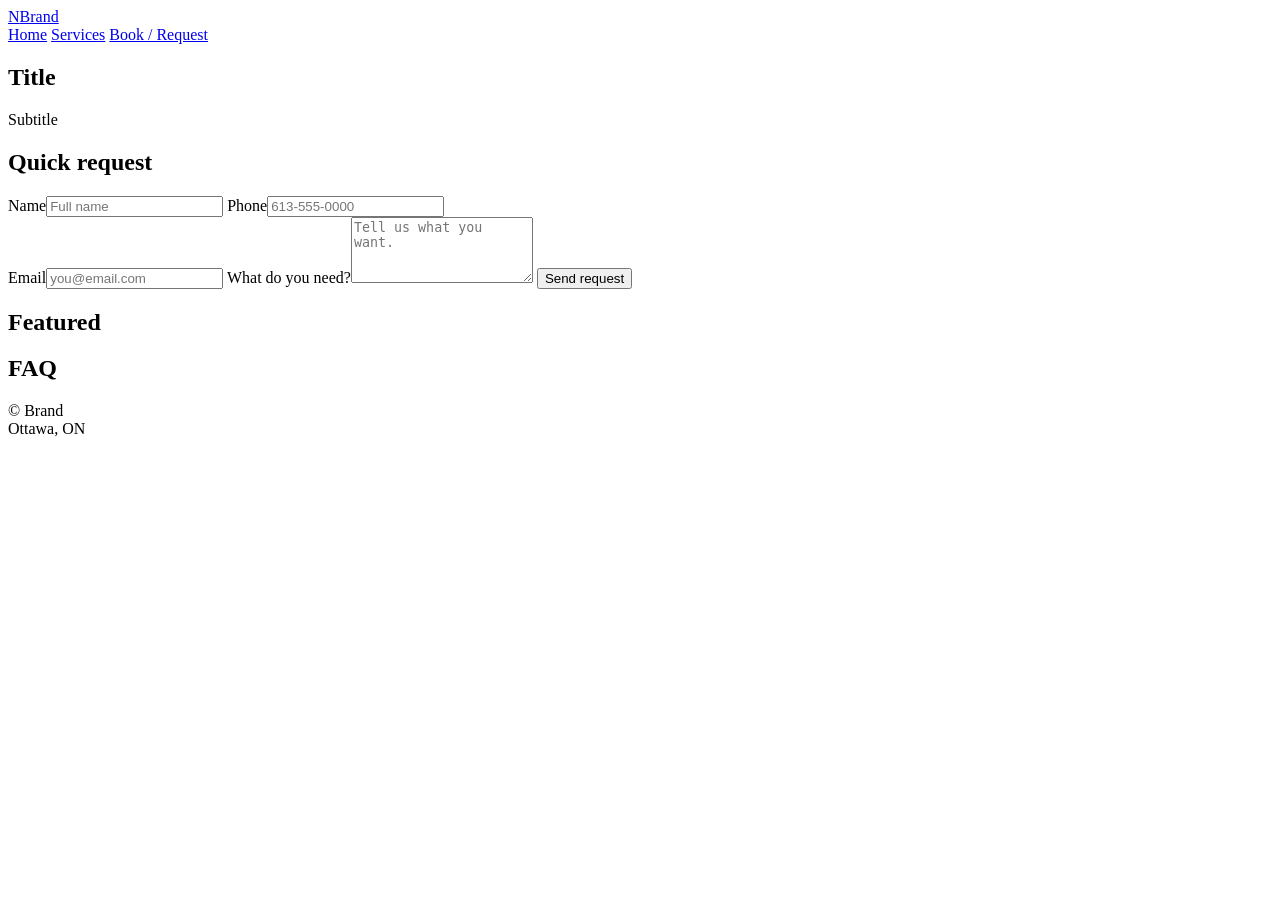
==== sites/braids/index.html @ 4f378553 "First upload" ====
<!doctype html>
<html lang="en">
<head>
  <meta charset="UTF-8" />
  <meta name="viewport" content="width=device-width, initial-scale=1.0" />
  <title>Demo</title>
  <link rel="stylesheet" href="./assets/style.css" />
</head>
<body>
<header class="nav">
  <div class="wrap nav-inner">
    <a class="brand" href="./index.html"><span class="logo" id="logo">N</span><span id="brandName">Brand</span></a>
    <nav class="links">
      <a href="./index.html">Home</a>
      <a href="./services.html">Services</a>
      <a href="./book.html" class="btn">Book / Request</a>
    </nav>
  </div>
</header>

<main>
  <section class="hero">
    <div class="wrap hero-inner">
      <div>
        <h1 id="heroTitle">Title</h1>
        <p class="muted" id="heroSubtitle">Subtitle</p>
        <div class="badges" id="badges"></div>

        <div class="kpi" id="kpis"></div>

        <div class="section">
          <div class="notice" id="notice"></div>
        </div>
      </div>

      <div class="card">
        <h2>Quick request</h2>
        <form id="quickForm">
          <div class="row">
            <label>Name<input name="name" required placeholder="Full name"></label>
            <label>Phone<input name="phone" required placeholder="613-555-0000"></label>
          </div>
          <label>Email<input type="email" name="email" required placeholder="you@email.com"></label>
          <label>What do you need?<textarea name="need" required rows="4" placeholder="Tell us what you want."></textarea></label>
          <button class="btn full" type="submit">Send request</button>
          <p class="small muted" id="quickFormMsg" hidden></p>
        </form>
      </div>
    </div>
  </section>

  <section class="section">
    <div class="wrap">
      <h2>Featured</h2>
      <p class="muted" id="featuredCopy"></p>
      <div class="grid" id="cards"></div>
    </div>
  </section>

  <section class="section">
    <div class="wrap">
      <h2>FAQ</h2>
      <div class="faq" id="faq"></div>
    </div>
  </section>
</main>

<footer class="footer">
  <div class="wrap footer-inner">
    <div class="small muted">© <span id="year"></span> <span id="brandName2">Brand</span></div>
    <div class="small muted" id="footerLine">Ottawa, ON</div>
  </div>
</footer>

<script type="module">
  import { loadSite, setText, setHTML, renderFAQ, hookFAQ, saveLead, hookForm } from "./assets/app.js";

  const site = await loadSite();
  document.title = site.meta.title;

  setText("logo", site.meta.logo);
  setText("brandName", site.meta.name);
  setText("brandName2", site.meta.name);
  setText("heroTitle", site.home.heroTitle);
  setText("heroSubtitle", site.home.heroSubtitle);
  setText("featuredCopy", site.home.featuredCopy);
  setText("footerLine", site.meta.footerLine);
  setText("notice", site.home.notice);
  setText("year", new Date().getFullYear());

  setHTML("badges", site.home.badges.map(b=>`<div class="badge">${b}</div>`).join(""));
  setHTML("kpis", site.home.kpis.map(k=>`
    <div class="box"><div class="num">${k.num}</div><div class="lab">${k.lab}</div></div>
  `).join(""));

  setHTML("cards", site.home.cards.map(c=>`
    <div class="card">
      <h3>${c.title}</h3>
      <p class="muted">${c.desc}</p>
      <div class="badges">${c.tags.map(t=>`<div class="badge">${t}</div>`).join("")}</div>
    </div>
  `).join(""));

  setHTML("faq", renderFAQ(site.faq));
  hookFAQ();

  hookForm("quickForm", (data)=>{
    saveLead({ site: site.meta.name, type: "quick", data });
  });
</script>
</body>
</html>
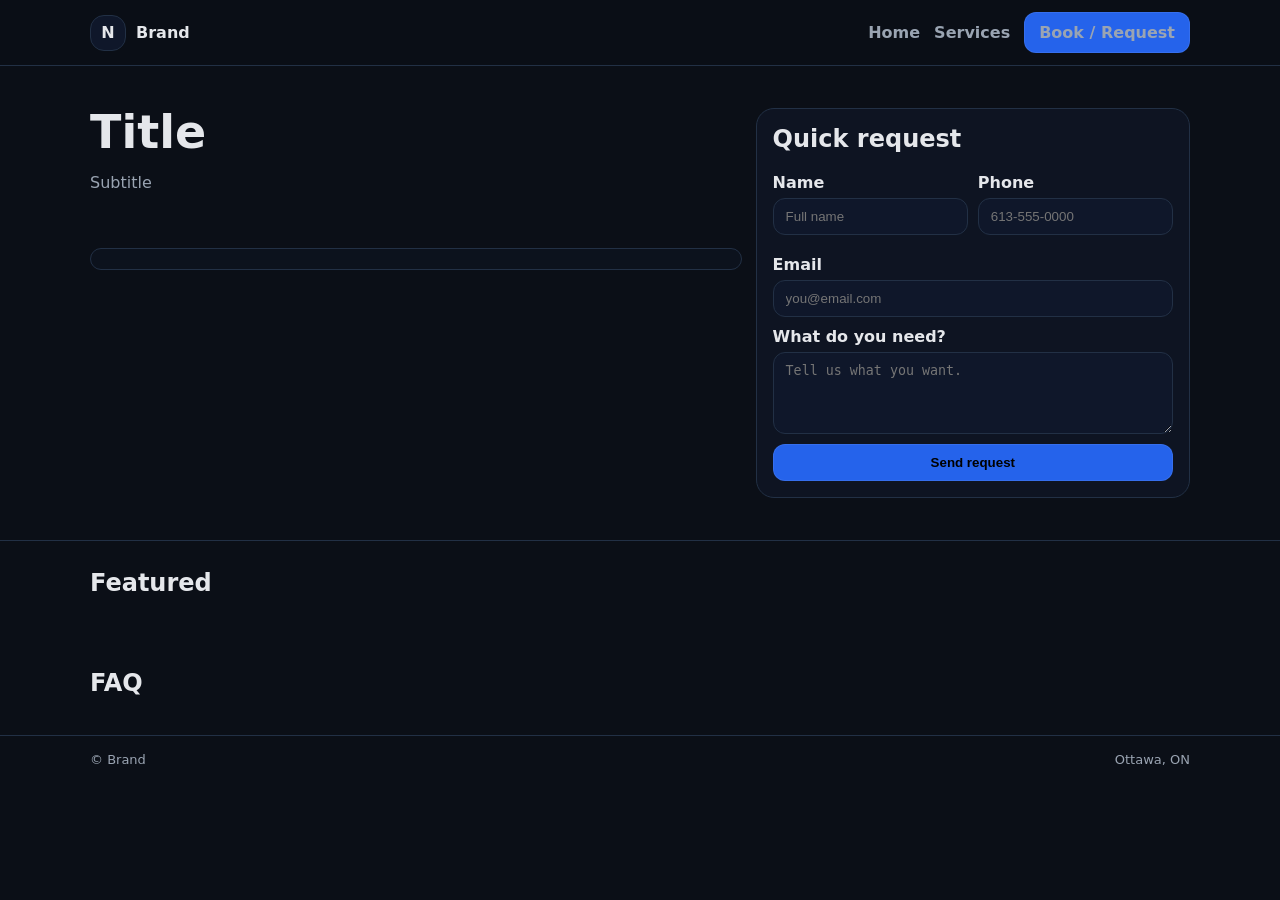
==== commit 87eee683: "Fix asset paths for demos, need to do js though" ====
--- a/sites/braids/index.html
+++ b/sites/braids/index.html
@@ -4,7 +4,7 @@
   <meta charset="UTF-8" />
   <meta name="viewport" content="width=device-width, initial-scale=1.0" />
   <title>Demo</title>
-  <link rel="stylesheet" href="./assets/style.css" />
+  <link rel="stylesheet" href="./style.css" />
 </head>
 <body>
 <header class="nav">
--- a/sites/braids/style.css
+++ b/sites/braids/style.css
@@ -0,0 +1,61 @@
+:root{
+  --bg:#0b0f17; --card:#111827; --line:#223045;
+  --text:#e5e7eb; --muted:#9aa4b2; --acc:#2563eb;
+}
+*{box-sizing:border-box}
+html,body{margin:0;font-family:system-ui,-apple-system,Segoe UI,Roboto,Arial;background:var(--bg);color:var(--text)}
+a{color:inherit;text-decoration:none}
+.wrap{width:min(1100px,calc(100% - 32px));margin:0 auto}
+.muted{color:var(--muted)}
+.small{font-size:13px}
+
+.nav{position:sticky;top:0;background:rgba(11,15,23,.88);backdrop-filter:blur(10px);border-bottom:1px solid var(--line);z-index:10}
+.nav-inner{display:flex;align-items:center;justify-content:space-between;padding:12px 0;gap:10px}
+.brand{display:flex;align-items:center;gap:10px;font-weight:900}
+.logo{width:36px;height:36px;border-radius:14px;display:grid;place-items:center;border:1px solid var(--line);background:#0f172a}
+.links{display:flex;gap:14px;align-items:center;flex-wrap:wrap}
+.links a{color:var(--muted);font-weight:700}
+.links a:hover{color:var(--text)}
+.btn{background:var(--acc);border:1px solid rgba(255,255,255,.08);padding:10px 14px;border-radius:12px;font-weight:900;display:inline-flex;justify-content:center}
+.btn.ghost{background:transparent;border:1px solid var(--line)}
+.btn.full{width:100%}
+
+.hero{border-bottom:1px solid var(--line)}
+.hero-inner{padding:42px 0;display:grid;grid-template-columns:1.2fr .8fr;gap:14px}
+@media(max-width:900px){.hero-inner{grid-template-columns:1fr}}
+h1{margin:0 0 10px;font-size:clamp(28px,4vw,46px);line-height:1.06}
+h2{margin:0 0 10px}
+.card{background:rgba(17,24,39,.7);border:1px solid var(--line);border-radius:18px;padding:16px}
+.grid{display:grid;grid-template-columns:repeat(3,1fr);gap:12px}
+@media(max-width:900px){.grid{grid-template-columns:1fr}}
+.section{padding:28px 0}
+.badges{display:flex;gap:10px;flex-wrap:wrap;margin-top:12px}
+.badge{border:1px solid var(--line);background:rgba(15,23,42,.4);padding:8px 10px;border-radius:999px;color:var(--muted);font-weight:800;font-size:13px}
+
+label{display:grid;gap:6px;margin:10px 0;font-weight:800}
+input,select,textarea{
+  padding:10px 12px;border-radius:12px;border:1px solid var(--line);
+  background:#0f172a;color:var(--text);outline:none
+}
+.row{display:grid;grid-template-columns:1fr 1fr;gap:10px}
+@media(max-width:700px){.row{grid-template-columns:1fr}}
+.hr{height:1px;background:var(--line);margin:14px 0}
+
+.kpi{display:grid;grid-template-columns:repeat(3,1fr);gap:10px;margin-top:12px}
+@media(max-width:520px){.kpi{grid-template-columns:1fr}}
+.kpi .box{border:1px solid var(--line);border-radius:16px;padding:12px;background:rgba(16,24,39,.6)}
+.kpi .num{font-size:22px;font-weight:950}
+.kpi .lab{color:var(--muted);font-weight:800;font-size:13px}
+
+.faq button{
+  width:100%;text-align:left;background:transparent;border:1px solid var(--line);
+  color:var(--text);padding:12px;border-radius:14px;font-weight:900;cursor:pointer
+}
+.faq .ans{display:none;color:var(--muted);padding:10px 2px 0}
+.faq .item{margin:10px 0}
+
+.footer{border-top:1px solid var(--line);padding:16px 0}
+.footer-inner{display:flex;justify-content:space-between;gap:10px;flex-wrap:wrap}
+.notice{border:1px solid var(--line);border-radius:14px;padding:10px;background:rgba(15,23,42,.35);color:var(--muted);font-weight:700}
+.ok{color:#86efac;font-weight:900}
+.err{color:#fca5a5;font-weight:900}
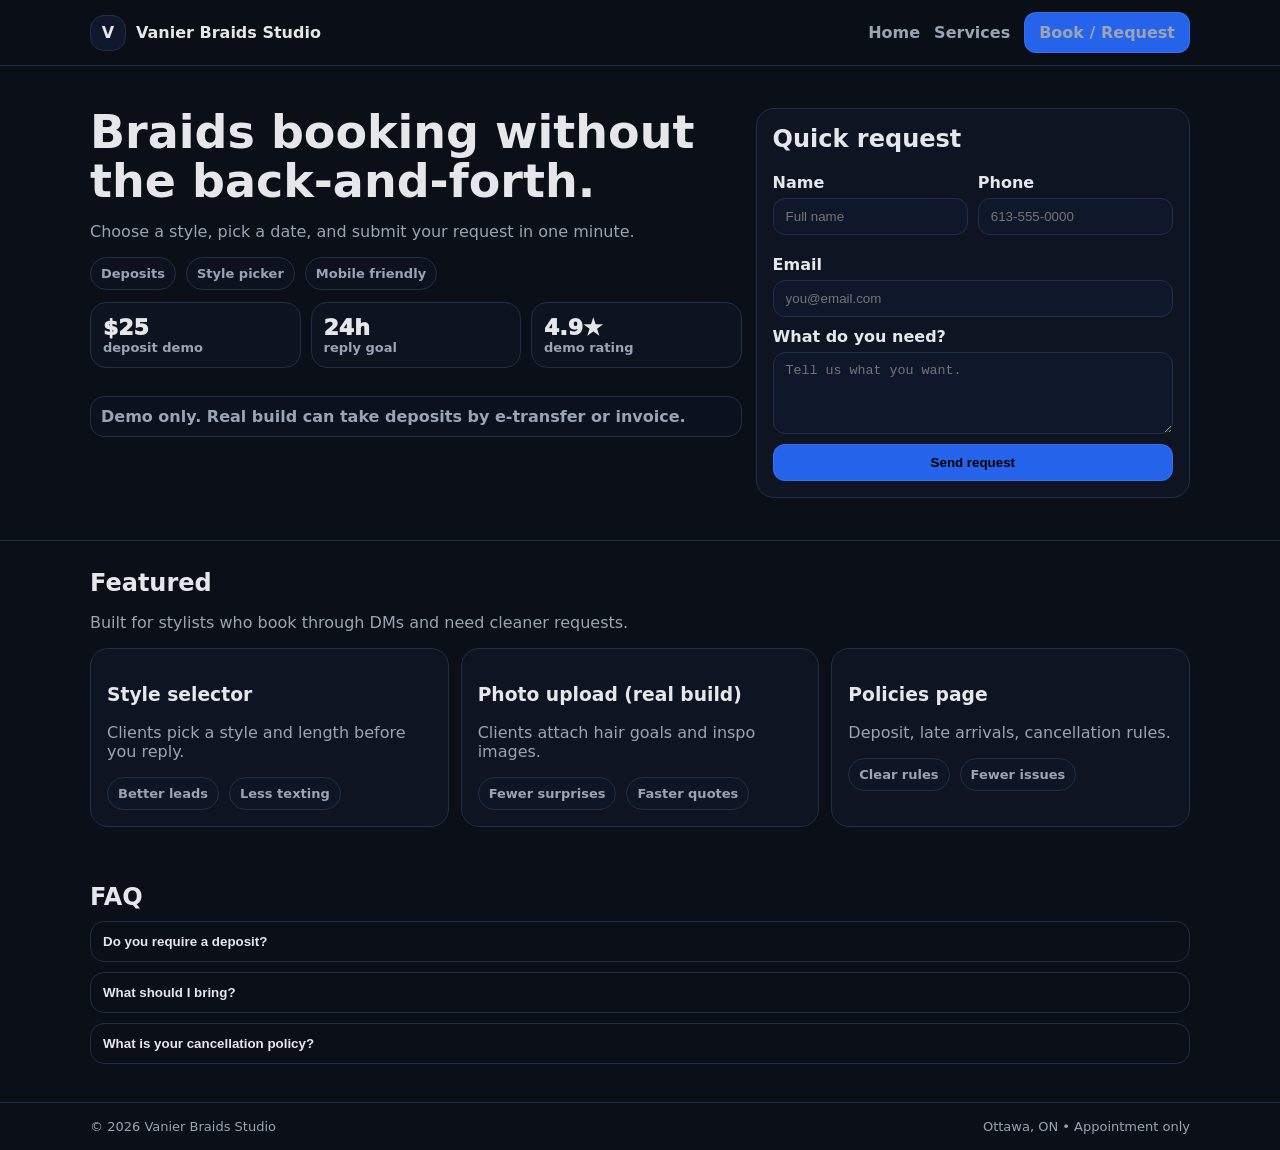
==== commit aef55cf4: "Fix demo asset paths" ====
--- a/sites/braids/index.html
+++ b/sites/braids/index.html
@@ -73,7 +73,7 @@
 </footer>
 
 <script type="module">
-  import { loadSite, setText, setHTML, renderFAQ, hookFAQ, saveLead, hookForm } from "./assets/app.js";
+  import { loadSite, setText, setHTML, renderFAQ, hookFAQ, saveLead, hookForm } from "./app.js";
 
   const site = await loadSite();
   document.title = site.meta.title;
